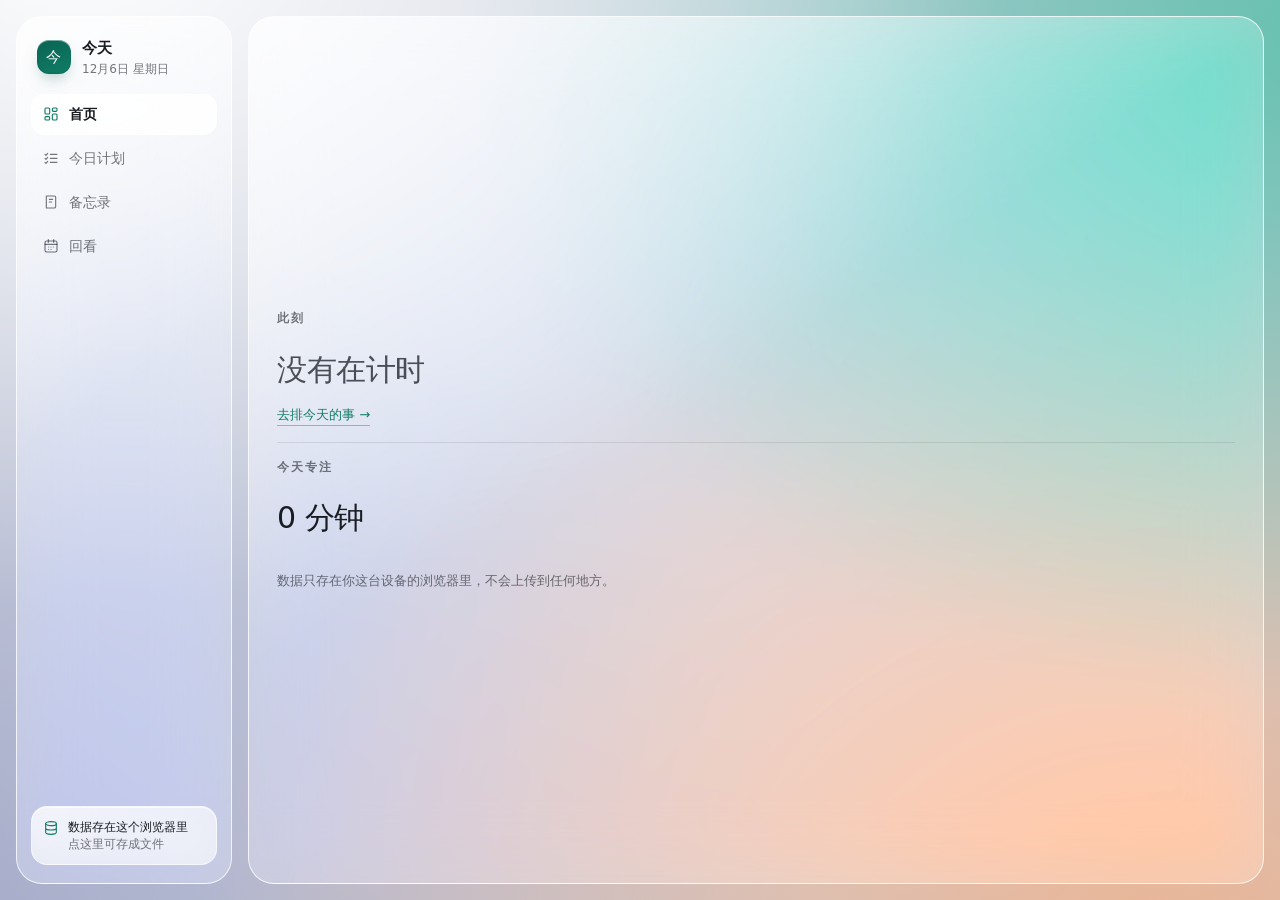
==== 网页版/index.html @ fc45fbf1 "第三版：网页版发布准备" ====
<!doctype html>
<html lang="zh-CN">
<head>
<meta charset="utf-8">
<meta name="viewport" content="width=device-width, initial-scale=1">
<title>今天</title>
<link rel="icon" href="favicon.svg" type="image/svg+xml">
<link rel="stylesheet" href="styles.css">
</head>
<body>

<svg class="sprite" aria-hidden="true" focusable="false"><defs>
  <symbol id="i-home" viewBox="0 0 24 24"><rect x="3" y="3" width="7" height="9" rx="1.5"/><rect x="14" y="3" width="7" height="5" rx="1.5"/><rect x="14" y="12" width="7" height="9" rx="1.5"/><rect x="3" y="16" width="7" height="5" rx="1.5"/></symbol>
  <symbol id="i-plan" viewBox="0 0 24 24"><path d="M3 6.5 4.5 8 7 5M11 6.5h10M3 12.5 4.5 14 7 11M11 12.5h10M3 18.5 4.5 20 7 17M11 18.5h10"/></symbol>
  <symbol id="i-notes" viewBox="0 0 24 24"><path d="M5 3h12a2 2 0 0 1 2 2v14a2 2 0 0 1-2 2H5zM5 3v18M9.5 8h5M9.5 12h3.5"/></symbol>
  <symbol id="i-review" viewBox="0 0 24 24"><rect x="3" y="4.5" width="18" height="16.5" rx="2.5"/><path d="M3 9.5h18M8 2.5v4M16 2.5v4M8.5 13.5h.01M12 13.5h.01M15.5 13.5h.01M8.5 17h.01M12 17h.01"/></symbol>
  <symbol id="i-backup" viewBox="0 0 24 24"><ellipse cx="12" cy="5.5" rx="8" ry="3"/><path d="M4 5.5v13c0 1.66 3.58 3 8 3s8-1.34 8-3v-13M4 12c0 1.66 3.58 3 8 3s8-1.34 8-3"/></symbol>
  <symbol id="i-grip" viewBox="0 0 24 24"><circle cx="9" cy="6" r="1"/><circle cx="9" cy="12" r="1"/><circle cx="9" cy="18" r="1"/><circle cx="15" cy="6" r="1"/><circle cx="15" cy="12" r="1"/><circle cx="15" cy="18" r="1"/></symbol>
  <symbol id="i-edit" viewBox="0 0 24 24"><path d="M4 20h4l10.5-10.5a2.12 2.12 0 0 0-3-3L5 17zM14.5 4.5l3 3"/></symbol>
  <symbol id="i-trash" viewBox="0 0 24 24"><path d="M4 7h16M9.5 7V4.5h5V7M6.5 7l1 13h9l1-13M10 11v5M14 11v5"/></symbol>
  <symbol id="i-x" viewBox="0 0 24 24"><path d="M6 6l12 12M18 6 6 18"/></symbol>
  <symbol id="i-bell" viewBox="0 0 24 24"><path d="M18 8a6 6 0 1 0-12 0c0 7-2 8-2 8h16s-2-1-2-8"/><path d="M10.3 21a1.9 1.9 0 0 0 3.4 0"/></symbol>
</defs></svg>

<div class="app" id="app" data-page="home">

  <aside class="side">
    <div class="brand">
      <div class="brand-mark" aria-hidden="true">今</div>
      <div>
        <div class="brand-name">今天</div>
        <div class="brand-date" id="today-label"></div>
      </div>
    </div>

    <nav class="nav" aria-label="页面">
      <button type="button" class="nav-item is-active" data-goto="home"><svg class="ic"><use href="#i-home"/></svg><span>首页</span></button>
      <button type="button" class="nav-item" data-goto="plan"><svg class="ic"><use href="#i-plan"/></svg><span>今日计划</span></button>
      <button type="button" class="nav-item" data-goto="notes"><svg class="ic"><use href="#i-notes"/></svg><span>备忘录</span></button>
      <button type="button" class="nav-item" data-goto="review"><svg class="ic"><use href="#i-review"/></svg><span>回看</span></button>
    </nav>

    <button type="button" class="backup-chip" id="backup-chip" data-act="backup-open" aria-haspopup="dialog">
      <svg class="ic"><use href="#i-backup"/></svg>
      <span class="backup-text">
        <span class="backup-title" id="backup-title">还没有设置备份</span>
        <span class="backup-sub" id="backup-sub">点这里设置</span>
      </span>
    </button>
  </aside>

  <main class="main">

    <section class="page page-home" data-page="home">
      <div class="kicker">此刻</div>
      <div id="home-idle">
        <div class="home-idle-text">没有在计时</div>
        <button type="button" class="link" data-goto="plan">去排今天的事 →</button>
      </div>
      <div id="home-running" hidden>
        <div class="home-task" id="home-task"></div>
        <div class="home-time" id="home-time">00:00</div>
        <div class="home-bar"><div class="home-bar-fill" id="home-bar"></div></div>
      </div>
        <hr class="hr">
        <div class="kicker">今天专注</div>
        <div class="home-total" id="home-total">0 分钟</div>
        <p class="web-notice" id="web-notice" hidden>数据只存在你这台设备的浏览器里，不会上传到任何地方。</p>
      </section>

    <section class="page" data-page="plan" hidden>
      <header class="page-head">
        <div>
          <h1 class="page-title">今日计划</h1>
          <div class="page-sub" id="plan-sub"></div>
        </div>
      </header>
      <div class="add">
        <input type="text" class="input grow" id="new-name" placeholder="今天还要做什么…" aria-label="任务名称">
        <span class="add-est">
          <input type="number" class="input num" id="new-est" value="30" min="1" max="600" aria-label="预估分钟">
          <span class="unit">分钟</span>
        </span>
        <button type="button" class="btn primary" data-act="add">添加</button>
      </div>
      <ul class="tasks" id="tasks"></ul>
    </section>

    <section class="page" data-page="notes" hidden>
      <header class="page-head">
        <div>
          <h1 class="page-title">备忘录</h1>
          <div class="page-sub" id="notes-sub"></div>
        </div>
      </header>

      <section class="block">
        <div class="block-head">
          <h2 class="block-title">今日总结</h2>
          <span class="saved" id="summary-saved"></span>
        </div>
        <textarea class="textarea" id="summary" rows="4" placeholder="今天过得怎么样？哪件事值得记住？"></textarea>
      </section>

      <section class="block">
        <div class="block-head"><h2 class="block-title">随手记</h2></div>
        <div class="quick-add">
          <input type="text" class="input grow" id="quick-input" placeholder="想到什么，先写一句…" aria-label="随手记内容">
          <button type="button" class="btn" data-act="quick-add">记下</button>
        </div>
        <ul class="quick-list" id="quick-list"></ul>
      </section>

      <section class="block">
        <div class="block-head">
          <h2 class="block-title">任务感受</h2>
          <span class="block-hint">做过的事，各自留一句话</span>
        </div>
        <ul class="feel-list" id="feel-list"></ul>
      </section>
    </section>

    <section class="page" data-page="review" hidden>
      <header class="page-head">
        <div>
          <h1 class="page-title">回看</h1>
          <div class="page-sub">点日历上的任意一天，回到那一天</div>
        </div>
      </header>
      <div class="review">
        <div class="cal">
          <div class="cal-head">
            <span class="cal-month" id="cal-month"></span>
          </div>
          <div class="cal-week" aria-hidden="true">
            <span>一</span><span>二</span><span>三</span><span>四</span><span>五</span><span>六</span><span>日</span>
          </div>
          <div class="cal-grid" id="cal-grid"></div>
        </div>
        <div class="dayview" id="dayview"></div>
      </div>
    </section>

    <div class="timerbar" id="timerbar" hidden>
      <span class="live-dot" aria-hidden="true"></span>
      <span class="timerbar-task" id="timerbar-task"></span>
      <span class="timerbar-time" id="timerbar-time">00:00</span>
      <button type="button" class="btn tiny" data-act="bar-pause" id="bar-pause">暂停</button>
      <button type="button" class="btn tiny" data-act="bar-stop">结束</button>
    </div>
  </main>

  <div class="overlay" id="overlay" hidden>

    <div class="dialog" id="dialog-start" role="dialog" aria-modal="true" aria-labelledby="start-title" hidden>
      <h2 class="dialog-title" id="start-title">开始计时</h2>
      <p class="dialog-sub" id="start-task"></p>
      <label class="field">
        <span class="field-label">这次打算做多久</span>
        <span class="field-row">
          <input type="number" class="input num" id="start-min" value="30" min="1" max="600">
          <span class="unit">分钟</span>
        </span>
      </label>
      <div class="dialog-actions">
        <button type="button" class="btn" data-act="start-cancel">取消</button>
        <button type="button" class="btn primary" data-act="start-confirm">开始计时</button>
      </div>
    </div>

    <div class="dialog" id="dialog-ring" role="dialog" aria-modal="true" aria-labelledby="ring-name" hidden>
      <div id="ring-step1">
        <div class="ring-badge"><svg class="ic"><use href="#i-bell"/></svg> 时间到了</div>
        <h2 class="dialog-title" id="ring-name"></h2>
        <p class="dialog-sub" id="ring-sub"></p>
        <div class="ring-actions">
          <button type="button" class="btn primary block" data-act="ring-done">做完了</button>
          <span class="ring-more">
            再加
            <input type="number" class="input num tiny" id="ring-extra" value="10" min="1" max="600" aria-label="再加多少分钟">
            分钟
            <button type="button" class="btn" data-act="ring-extend">继续</button>
          </span>
          <button type="button" class="btn ghost" data-act="ring-stop">先停下</button>
        </div>
      </div>
      <div id="ring-step2" hidden>
        <h2 class="dialog-title">这件事感觉怎么样？</h2>
        <p class="dialog-sub">写一句就好，不写也行。</p>
        <textarea class="textarea" id="ring-feeling" rows="3" placeholder="顺不顺利？卡在哪？"></textarea>
        <div class="dialog-actions">
          <button type="button" class="btn" data-act="ring-back">返回</button>
          <button type="button" class="btn primary" data-act="ring-finish">打勾完成</button>
        </div>
      </div>
    </div>

    <div class="dialog" id="dialog-backup" role="dialog" aria-modal="true" aria-labelledby="backup-title-d" hidden>
      <h2 class="dialog-title" id="backup-title-d">备份与恢复</h2>
      <p class="dialog-sub" id="backup-status"></p>
      <div class="dialog-actions column">
        <button type="button" class="btn block" data-act="backup-choose" id="backup-choose">选择备份文件的位置</button>
        <button type="button" class="btn block" data-act="backup-now">立刻备份一次</button>
        <button type="button" class="btn block" data-act="backup-restore">从文件恢复…</button>
      </div>
      <p class="dialog-note" id="backup-note"></p>
      <div class="dialog-actions">
        <button type="button" class="btn ghost" data-act="backup-later">先不设置</button>
        <button type="button" class="btn" data-act="backup-close">关闭</button>
      </div>
    </div>

    <div class="dialog" id="dialog-confirm" role="dialog" aria-modal="true" aria-labelledby="confirm-title" hidden>
      <h2 class="dialog-title" id="confirm-title"></h2>
      <p class="dialog-sub" id="confirm-body"></p>
      <div class="dialog-actions">
        <button type="button" class="btn" data-act="confirm-cancel">取消</button>
        <button type="button" class="btn primary" data-act="confirm-ok" id="confirm-ok">确定</button>
      </div>
    </div>

  </div>
</div>

<script src="app.js"></script>
</body>
</html>
---- 网页版/styles.css ----
/* ============================================================
   今天 · 外观层
   设计语言：Liquid Glass（液态玻璃）—— 分层、通透、有厚度，
   光从左上打过来，玻璃边缘有一道高光，按下去会有一点点回弹。
   这里只有外观，不参与任何功能。
   ============================================================ */

:root {
  color-scheme: light dark;

  /* 环境底色：中性底 + 四团柔光。
     这几团光是纯抽象的光斑，用来给玻璃提供"可折射的内容"——
     没有天空、没有云、没有任何气象形状。 */
  --bg: light-dark(#c7cddb, #0a0c10);
  --glow-1: light-dark(rgba(255, 255, 255, 1), rgba(64, 200, 166, 0.32));
  --glow-2: light-dark(rgba(74, 190, 164, 0.78), rgba(104, 112, 176, 0.2));
  --glow-3: light-dark(rgba(255, 172, 116, 0.66), rgba(230, 140, 100, 0.2));
  --glow-4: light-dark(rgba(140, 144, 190, 0.5), rgba(50, 62, 84, 0.55));
  --vignette: light-dark(rgba(32, 38, 54, 0.16), rgba(0, 0, 0, 0.5));

  /* 玻璃三层：越靠上越实；数值刻意留得透，好让底下的光透过来 */
  --glass-1: light-dark(rgba(255, 255, 255, 0.28), rgba(22, 25, 32, 0.32));
  --glass-2: light-dark(rgba(255, 255, 255, 0.58), rgba(46, 50, 59, 0.52));
  --glass-3: light-dark(rgba(255, 255, 255, 0.7), rgba(58, 62, 72, 0.62));
  --glass-4: light-dark(rgba(255, 255, 255, 0.8), rgba(64, 68, 78, 0.74));

  /* 玻璃的边与高光 */
  --sheen: light-dark(rgba(255, 255, 255, 0.7), rgba(255, 255, 255, 0.08));
  --sheen-soft: light-dark(rgba(255, 255, 255, 0.42), rgba(255, 255, 255, 0.04));
  --stroke: light-dark(rgba(255, 255, 255, 0.78), rgba(255, 255, 255, 0.14));
  --stroke-soft: light-dark(rgba(255, 255, 255, 0.56), rgba(255, 255, 255, 0.09));
  --edge-top: light-dark(rgba(255, 255, 255, 0.95), rgba(255, 255, 255, 0.18));
  --edge-top-soft: light-dark(rgba(255, 255, 255, 0.7), rgba(255, 255, 255, 0.1));
  --hairline: light-dark(rgba(22, 25, 31, 0.1), rgba(255, 255, 255, 0.1));
  --hairline-soft: light-dark(rgba(22, 25, 31, 0.06), rgba(255, 255, 255, 0.06));

  /* 字 */
  --text: light-dark(#191c21, #f0f2f5);
  --muted: light-dark(rgba(25, 28, 34, 0.6), rgba(238, 241, 246, 0.64));
  --muted-strong: light-dark(rgba(25, 28, 34, 0.76), rgba(238, 241, 246, 0.8));

  /* 主色：沿用原来的墨绿，但调亮一点，玻璃上更透 */
  --accent: light-dark(#0f7d66, #5fd3b2);
  --accent-deep: light-dark(#0a6353, #7fe3c6);
  --on-accent: light-dark(#ffffff, #06211a);
  --accent-soft: light-dark(rgba(15, 125, 102, 0.12), rgba(95, 211, 178, 0.16));
  --accent-soft-strong: light-dark(rgba(15, 125, 102, 0.2), rgba(95, 211, 178, 0.24));
  --accent-ring: light-dark(rgba(15, 125, 102, 0.42), rgba(95, 211, 178, 0.5));
  --accent-shadow: light-dark(rgba(11, 92, 74, 0.55), rgba(0, 0, 0, 0.65));

  /* 影子：分三层，近处紧、远处散 */
  --shadow-panel: light-dark(0 20px 44px -24px rgba(18, 21, 27, 0.45), 0 24px 54px -26px rgba(0, 0, 0, 0.85));
  --shadow-tile: light-dark(0 6px 16px -10px rgba(18, 21, 27, 0.34), 0 8px 20px -12px rgba(0, 0, 0, 0.7));
  --shadow-tile-hover: light-dark(0 14px 28px -14px rgba(18, 21, 27, 0.42), 0 16px 34px -16px rgba(0, 0, 0, 0.8));
  --shadow-pop: light-dark(0 36px 80px -32px rgba(18, 21, 27, 0.5), 0 40px 90px -32px rgba(0, 0, 0, 0.9));
  --scrim: light-dark(rgba(20, 23, 28, 0.26), rgba(0, 0, 0, 0.5));

  /* 动效：短、带一点回弹 */
  --ease-spring: cubic-bezier(0.22, 1.2, 0.36, 1);
  --ease-out: cubic-bezier(0.2, 0.8, 0.3, 1);
  --blur-panel: blur(34px) saturate(180%);
  --blur-tile: blur(18px) saturate(160%);
  --blur-pop: blur(44px) saturate(190%);
}

* { box-sizing: border-box; }
html, body { margin: 0; padding: 0; }

body {
  font-family: system-ui, -apple-system, "Segoe UI Variable Display", "Segoe UI", "Microsoft YaHei", "PingFang SC", sans-serif;
  font-size: 14px;
  line-height: 1.5;
  color: var(--text);
  background-color: var(--bg);
  background-image:
    radial-gradient(1500px 1100px at 6% -8%, var(--glow-1), transparent 62%),
    radial-gradient(1350px 1050px at 104% 4%, var(--glow-2), transparent 64%),
    radial-gradient(1450px 1150px at 90% 106%, var(--glow-3), transparent 66%),
    radial-gradient(1300px 1050px at -6% 102%, var(--glow-4), transparent 68%),
    radial-gradient(135% 135% at 50% 45%, transparent 42%, var(--vignette) 100%);
  background-attachment: fixed;
  background-repeat: no-repeat;
  -webkit-font-smoothing: antialiased;
  text-rendering: optimizeLegibility;
}

[hidden] { display: none !important; }
.sprite { position: absolute; width: 0; height: 0; overflow: hidden; }
.ic {
  width: 16px; height: 16px; flex: none;
  fill: none; stroke: currentColor; stroke-width: 1.7;
  stroke-linecap: round; stroke-linejoin: round;
}

::selection { background: var(--accent-soft-strong); }
:focus-visible { outline: 2px solid var(--accent-ring); outline-offset: 2px; }
* { scrollbar-width: thin; scrollbar-color: var(--hairline) transparent; }
::-webkit-scrollbar { width: 11px; height: 11px; }
::-webkit-scrollbar-track { background: transparent; }
::-webkit-scrollbar-thumb {
  background: var(--hairline);
  border: 3px solid transparent;
  border-radius: 999px;
  background-clip: content-box;
}
::-webkit-scrollbar-thumb:hover { background: var(--muted); border: 3px solid transparent; background-clip: content-box; }

/* ---------- 窗口骨架：两块悬浮玻璃，中间留缝 ---------- */
.app {
  position: relative;
  display: flex;
  gap: 16px;
  padding: 16px;
  min-height: 100vh;
}

.side,
.main {
  position: relative;
  border-radius: 26px;
  border: 1px solid var(--stroke);
  background-image: linear-gradient(148deg, var(--sheen) 0%, transparent 44%);
  background-color: var(--glass-1);
  backdrop-filter: var(--blur-panel);
  -webkit-backdrop-filter: var(--blur-panel);
  box-shadow:
    inset 1px 1px 0 var(--edge-top),
    inset -1px -1px 0 var(--hairline-soft),
    inset 0 24px 40px -34px var(--edge-top-soft),
    var(--shadow-panel);
}

.side {
  width: 216px; flex: none;
  display: flex; flex-direction: column; gap: 16px;
  padding: 18px 14px;
}

.main {
  flex: 1 1 auto; min-width: 0;
  display: flex; flex-direction: column; gap: 16px;
  padding: 26px 28px;
  max-width: 1120px;
}

/* 不支持毛玻璃时的兜底：把玻璃调实一点，别糊成一片 */
@supports not ((backdrop-filter: blur(1px)) or (-webkit-backdrop-filter: blur(1px))) {
  .side, .main { background-color: light-dark(rgba(255, 255, 255, 0.94), rgba(28, 30, 36, 0.94)); }
}

/* ---------- 侧边栏 ---------- */
.brand { display: flex; align-items: center; gap: 11px; padding: 2px 6px 0; }
.brand-mark {
  width: 34px; height: 34px; flex: none;
  display: flex; align-items: center; justify-content: center;
  border-radius: 12px;
  color: var(--on-accent);
  background-image: linear-gradient(158deg, var(--accent-deep), var(--accent));
  box-shadow:
    inset 0 1px 0 rgba(255, 255, 255, 0.42),
    inset 0 -1px 1px rgba(0, 0, 0, 0.12),
    0 8px 18px -8px var(--accent-shadow);
  font-size: 15px;
  letter-spacing: 0.02em;
}
.brand-name { font-size: 15px; font-weight: 600; letter-spacing: 0.03em; }
.brand-date { font-size: 12px; color: var(--muted); }

.nav { display: flex; flex-direction: column; gap: 3px; }
.nav-item {
  position: relative;
  display: flex; align-items: center; gap: 10px;
  padding: 9px 11px;
  border: 1px solid transparent;
  border-radius: 14px;
  background: transparent;
  color: var(--muted);
  font: inherit; font-size: 14px; text-align: left;
  cursor: pointer;
  transition: background-color 0.18s var(--ease-out), color 0.18s var(--ease-out),
              box-shadow 0.18s var(--ease-out), transform 0.18s var(--ease-spring),
              border-color 0.18s var(--ease-out);
}
.nav-item:hover {
  color: var(--text);
  background-color: var(--glass-2);
  backdrop-filter: blur(12px) saturate(150%);
  -webkit-backdrop-filter: blur(12px) saturate(150%);
  border-color: var(--stroke-soft);
  transform: translateY(-1px);
}
.nav-item:active { transform: scale(0.98); }
.nav-item.is-active {
  color: var(--text);
  font-weight: 600;
  background-image: linear-gradient(160deg, var(--sheen-soft), transparent 60%);
  background-color: var(--glass-3);
  border-color: var(--stroke);
  backdrop-filter: blur(16px) saturate(160%);
  -webkit-backdrop-filter: blur(16px) saturate(160%);
  box-shadow: inset 0 1px 0 var(--edge-top), var(--shadow-tile);
}
.nav-item.is-active .ic { color: var(--accent); }

.backup-chip {
  margin-top: auto;
  display: flex; align-items: flex-start; gap: 9px;
  padding: 11px;
  border: 1px solid var(--stroke-soft);
  border-radius: 16px;
  background-image: linear-gradient(160deg, var(--sheen-soft), transparent 62%);
  background-color: var(--glass-2);
  backdrop-filter: var(--blur-tile);
  -webkit-backdrop-filter: var(--blur-tile);
  box-shadow: inset 0 1px 0 var(--edge-top-soft);
  color: var(--muted);
  font: inherit; text-align: left; cursor: pointer;
  transition: transform 0.18s var(--ease-spring), box-shadow 0.18s var(--ease-out),
              background-color 0.18s var(--ease-out), border-color 0.18s var(--ease-out);
}
.backup-chip:hover {
  transform: translateY(-1px);
  border-color: var(--stroke);
  box-shadow: inset 0 1px 0 var(--edge-top), var(--shadow-tile);
}
.backup-chip:active { transform: scale(0.99); }
.backup-chip .ic { margin-top: 2px; color: var(--accent); }
.backup-text { display: flex; flex-direction: column; min-width: 0; }
.backup-title { font-size: 12px; color: var(--text); font-weight: 500; }
.backup-sub { font-size: 11.5px; overflow: hidden; text-overflow: ellipsis; white-space: nowrap; }

/* ---------- 页面通用 ---------- */
.page { display: flex; flex-direction: column; gap: 16px; flex: 1 1 auto; }
.page-head { display: flex; align-items: flex-start; justify-content: space-between; gap: 12px; flex-wrap: wrap; }
.page-title {
  margin: 0;
  font-size: 25px;
  font-weight: 600;
  letter-spacing: -0.01em;
  line-height: 1.2;
}
.page-sub { margin-top: 4px; font-size: 13px; color: var(--muted); }
.hr {
  margin: 2px 0;
  border: 0;
  border-top: 1px solid var(--hairline);
  width: 100%;
}
.kicker {
  font-size: 11.5px;
  font-weight: 600;
  letter-spacing: 0.16em;
  color: var(--muted);
  text-transform: uppercase;
}
.link {
  padding: 0; border: 0; background: transparent;
  color: var(--accent);
  font: inherit; font-size: 13px; font-weight: 500;
  cursor: pointer;
  text-decoration: none;
  border-bottom: 1px solid var(--accent-ring);
  padding-bottom: 1px;
  transition: opacity 0.16s var(--ease-out), border-color 0.16s var(--ease-out);
}
.link:hover { opacity: 0.8; border-color: var(--accent); }

/* ---------- 首页：一屏只有两组信息，靠留白和层级撑住 ---------- */
.page-home { justify-content: center; gap: 14px; }
.home-idle-text {
  font-size: 30px;
  font-weight: 500;
  letter-spacing: -0.015em;
  color: var(--muted-strong);
  margin: 6px 0 12px;
}
.home-task { font-size: 17px; margin-top: 4px; color: var(--muted-strong); }
.home-time {
  font-size: 60px;
  font-weight: 600;
  letter-spacing: -0.03em;
  font-variant-numeric: tabular-nums;
  line-height: 1.05;
  margin: 2px 0 4px;
}
.home-bar {
  height: 6px;
  border-radius: 999px;
  background: var(--hairline);
  margin-top: 14px;
  max-width: 360px;
  overflow: hidden;
}
.home-bar-fill {
  height: 100%;
  width: 0;
  border-radius: 999px;
  background-image: linear-gradient(90deg, var(--accent-deep), var(--accent));
  box-shadow: inset 0 1px 0 rgba(255, 255, 255, 0.4);
  transition: width 0.35s var(--ease-out);
}
.home-total {
  font-size: 30px;
  font-weight: 500;
  letter-spacing: -0.015em;
  font-variant-numeric: tabular-nums;
  margin-top: 4px;
}
.web-notice {
  margin: 18px 0 0;
  font-size: 12.5px;
  color: var(--muted);
  max-width: 420px;
}

/* ---------- 表单控件 ---------- */
.input {
  font: inherit; font-size: 14px;
  padding: 9px 12px;
  border: 1px solid var(--stroke-soft);
  border-radius: 14px;
  background-color: var(--glass-3);
  backdrop-filter: blur(12px) saturate(150%);
  -webkit-backdrop-filter: blur(12px) saturate(150%);
  box-shadow: inset 0 1px 0 var(--edge-top-soft);
  color: var(--text);
  min-width: 0;
  transition: border-color 0.16s var(--ease-out), box-shadow 0.16s var(--ease-out),
              background-color 0.16s var(--ease-out);
}
.input::placeholder { color: var(--muted); }
.input:hover { border-color: var(--stroke); }
.input:focus {
  outline: none;
  border-color: var(--accent-ring);
  box-shadow: inset 0 1px 0 var(--edge-top), 0 0 0 3px var(--accent-soft);
}
.input.grow { flex: 1 1 160px; }
.input.num { width: 74px; text-align: center; font-variant-numeric: tabular-nums; }
.input.tiny { width: 62px; padding: 7px 6px; }
.textarea {
  font: inherit; font-size: 14px;
  width: 100%; resize: vertical;
  padding: 12px 14px;
  border: 1px solid var(--stroke-soft);
  border-radius: 16px;
  background-color: var(--glass-3);
  backdrop-filter: blur(14px) saturate(150%);
  -webkit-backdrop-filter: blur(14px) saturate(150%);
  box-shadow: inset 0 1px 0 var(--edge-top-soft);
  color: var(--text);
  line-height: 1.6;
  transition: border-color 0.16s var(--ease-out), box-shadow 0.16s var(--ease-out);
}
.textarea::placeholder { color: var(--muted); }
.textarea:focus {
  outline: none;
  border-color: var(--accent-ring);
  box-shadow: inset 0 1px 0 var(--edge-top), 0 0 0 3px var(--accent-soft);
}
.unit { font-size: 12.5px; color: var(--muted); }

/* ---------- 按钮：胶囊 + 玻璃 + 按下回弹 ---------- */
.btn {
  position: relative;
  font: inherit; font-size: 13.5px; font-weight: 500;
  padding: 9px 16px;
  border: 1px solid var(--stroke-soft);
  border-radius: 999px;
  background-image: linear-gradient(168deg, var(--sheen-soft), transparent 58%);
  background-color: var(--glass-3);
  backdrop-filter: blur(14px) saturate(160%);
  -webkit-backdrop-filter: blur(14px) saturate(160%);
  box-shadow: inset 0 1px 0 var(--edge-top), var(--shadow-tile);
  color: var(--text);
  cursor: pointer; white-space: nowrap;
  transition: transform 0.16s var(--ease-spring), box-shadow 0.18s var(--ease-out),
              border-color 0.18s var(--ease-out), filter 0.18s var(--ease-out);
}
.btn:hover { transform: translateY(-1px); box-shadow: inset 0 1px 0 var(--edge-top), var(--shadow-tile-hover); }
.btn:active { transform: scale(0.97); }
.btn.primary {
  border-color: transparent;
  color: var(--on-accent);
  background-image: linear-gradient(168deg, var(--accent-deep), var(--accent));
  background-color: transparent;
  box-shadow:
    inset 0 1px 0 rgba(255, 255, 255, 0.4),
    inset 0 -1px 1px rgba(0, 0, 0, 0.12),
    0 10px 24px -12px var(--accent-shadow);
}
.btn.primary:hover { filter: brightness(1.06); }
.btn.ghost {
  border-color: transparent;
  background-color: transparent;
  background-image: none;
  box-shadow: none;
  color: var(--muted);
}
.btn.ghost:hover { color: var(--text); background-color: var(--glass-2); }
.btn.tiny { padding: 7px 13px; font-size: 12.5px; }
.btn.block { display: block; width: 100%; }
.icon-btn {
  display: inline-flex; align-items: center; justify-content: center;
  width: 30px; height: 30px; flex: none; padding: 0;
  border: 1px solid transparent;
  border-radius: 10px;
  background: transparent;
  color: var(--muted);
  cursor: pointer;
  transition: background-color 0.16s var(--ease-out), color 0.16s var(--ease-out),
              transform 0.16s var(--ease-spring), border-color 0.16s var(--ease-out);
}
.icon-btn:hover {
  color: var(--text);
  background-color: var(--glass-3);
  border-color: var(--stroke-soft);
  box-shadow: inset 0 1px 0 var(--edge-top-soft);
}
.icon-btn:active { transform: scale(0.93); }

/* ---------- 今日计划 ---------- */
.add {
  display: flex; align-items: center; gap: 9px; flex-wrap: wrap;
  padding: 12px;
  border: 1px solid var(--stroke-soft);
  border-radius: 20px;
  background-image: linear-gradient(160deg, var(--sheen-soft), transparent 60%);
  background-color: var(--glass-2);
  backdrop-filter: var(--blur-tile);
  -webkit-backdrop-filter: var(--blur-tile);
  box-shadow: inset 0 1px 0 var(--edge-top-soft);
}
.add-est { display: inline-flex; align-items: center; gap: 6px; }

.tasks { list-style: none; margin: 0; padding: 0; display: flex; flex-direction: column; gap: 8px; }
.task {
  position: relative;
  display: flex; align-items: center; gap: 11px;
  padding: 13px 14px;
  border: 1px solid var(--stroke-soft);
  border-radius: 20px;
  background-image: linear-gradient(162deg, var(--sheen-soft), transparent 58%);
  background-color: var(--glass-2);
  backdrop-filter: var(--blur-tile);
  -webkit-backdrop-filter: var(--blur-tile);
  box-shadow: inset 0 1px 0 var(--edge-top-soft), var(--shadow-tile);
  transition: transform 0.18s var(--ease-spring), box-shadow 0.2s var(--ease-out),
              border-color 0.2s var(--ease-out), background-color 0.2s var(--ease-out),
              opacity 0.2s var(--ease-out);
}
.task:hover {
  transform: translateY(-1px);
  border-color: var(--stroke);
  box-shadow: inset 0 1px 0 var(--edge-top), var(--shadow-tile-hover);
}
.task.is-running {
  border-color: var(--accent-ring);
  background-image: linear-gradient(160deg, var(--accent-soft), transparent 70%);
  background-color: var(--glass-3);
  box-shadow:
    inset 0 1px 0 var(--edge-top),
    inset 0 0 0 1px var(--accent-soft),
    0 12px 28px -16px var(--accent-shadow);
}
.task.is-drop { border-color: var(--accent); border-style: dashed; }
.task.is-dragging { opacity: 0.45; transform: scale(0.99); }

.grip {
  display: inline-flex; padding: 3px;
  border: 0; border-radius: 8px;
  background: transparent; color: var(--muted);
  cursor: grab;
  transition: background-color 0.16s var(--ease-out), color 0.16s var(--ease-out);
}
.grip:hover { color: var(--text); background-color: var(--hairline-soft); }
.grip:active { cursor: grabbing; }

.task-check {
  appearance: none;
  -webkit-appearance: none;
  position: relative;
  width: 20px; height: 20px; flex: none;
  border: 1.5px solid var(--stroke);
  border-radius: 7px;
  background-color: var(--glass-3);
  backdrop-filter: blur(10px) saturate(150%);
  -webkit-backdrop-filter: blur(10px) saturate(150%);
  box-shadow: inset 0 1px 0 var(--edge-top-soft);
  cursor: pointer;
  transition: border-color 0.18s var(--ease-out), background-color 0.18s var(--ease-out),
              box-shadow 0.18s var(--ease-out), transform 0.18s var(--ease-spring);
}
.task-check:hover { border-color: var(--accent-ring); transform: scale(1.06); }
.task-check:active { transform: scale(0.94); }
.task-check:checked {
  border-color: transparent;
  background-image: linear-gradient(165deg, var(--accent-deep), var(--accent));
  box-shadow:
    inset 0 1px 0 rgba(255, 255, 255, 0.42),
    0 6px 14px -8px var(--accent-shadow);
}
.task-check:checked::after {
  content: "";
  position: absolute;
  left: 6px; top: 2.5px;
  width: 5px; height: 10px;
  border-right: 2px solid var(--on-accent);
  border-bottom: 2px solid var(--on-accent);
  transform: rotate(40deg);
}
.task-body { flex: 1 1 auto; min-width: 0; }
.task-name { font-size: 15px; font-weight: 500; word-break: break-word; }
.task-meta {
  font-size: 12.5px; color: var(--muted);
  margin-top: 2px;
  font-variant-numeric: tabular-nums;
}
.task.is-done { background-color: var(--glass-1); box-shadow: inset 0 1px 0 var(--edge-top-soft); }
.task.is-done .task-name { color: var(--muted); text-decoration: line-through; text-decoration-thickness: 1px; }
.task-actions { display: flex; align-items: center; gap: 5px; flex: none; }
.name-input { flex: 1 1 auto; }
.empty {
  font-size: 13px; color: var(--muted);
  padding: 18px 14px;
  border: 1px dashed var(--stroke-soft);
  border-radius: 18px;
  text-align: center;
}

/* ---------- 底部常驻计时条 ---------- */
.timerbar {
  display: flex; align-items: center; gap: 11px; flex-wrap: wrap;
  padding: 12px 16px;
  border: 1px solid var(--accent-ring);
  border-radius: 20px;
  background-image: linear-gradient(160deg, var(--accent-soft-strong), transparent 76%);
  background-color: var(--glass-3);
  backdrop-filter: var(--blur-tile);
  -webkit-backdrop-filter: var(--blur-tile);
  box-shadow: inset 0 1px 0 var(--edge-top), 0 12px 30px -18px var(--accent-shadow);
}
.timerbar-task { font-size: 13.5px; font-weight: 500; flex: 1 1 auto; min-width: 0; }
.timerbar-time { font-size: 16px; font-weight: 600; font-variant-numeric: tabular-nums; }
.live-dot {
  width: 9px; height: 9px; flex: none;
  border-radius: 50%;
  background: var(--accent);
  box-shadow: 0 0 0 4px var(--accent-soft);
  animation: pulse 2.4s var(--ease-out) infinite;
}
.timerbar.is-paused .live-dot { background: var(--muted); box-shadow: 0 0 0 4px var(--hairline); animation: none; }
@keyframes pulse {
  0%, 100% { opacity: 1; }
  50% { opacity: 0.45; }
}

/* ---------- 备忘录 ---------- */
.block { display: flex; flex-direction: column; gap: 10px; }
.block-head { display: flex; align-items: baseline; justify-content: space-between; gap: 10px; }
.block-title {
  margin: 0;
  font-size: 14px;
  font-weight: 600;
  letter-spacing: 0.02em;
}
.block-hint, .saved { font-size: 12px; color: var(--muted); }
.quick-add { display: flex; gap: 9px; }
.quick-list, .feel-list { list-style: none; margin: 0; padding: 0; display: flex; flex-direction: column; gap: 8px; }
.quick-item {
  display: flex; align-items: flex-start; gap: 11px;
  padding: 11px 14px;
  border: 1px solid var(--stroke-soft);
  border-radius: 16px;
  background-image: linear-gradient(160deg, var(--sheen-soft), transparent 62%);
  background-color: var(--glass-2);
  backdrop-filter: blur(14px) saturate(150%);
  -webkit-backdrop-filter: blur(14px) saturate(150%);
  box-shadow: inset 0 1px 0 var(--edge-top-soft);
  transition: transform 0.16s var(--ease-spring), box-shadow 0.18s var(--ease-out);
}
.quick-item:hover { transform: translateY(-1px); box-shadow: inset 0 1px 0 var(--edge-top), var(--shadow-tile); }
.quick-time {
  font-size: 12px; color: var(--muted);
  font-variant-numeric: tabular-nums;
  padding-top: 2px; flex: none; width: 42px;
}
.quick-text { flex: 1 1 auto; font-size: 14px; word-break: break-word; }
.feel-item { display: flex; flex-direction: column; gap: 7px; padding-top: 2px; }
.feel-head { display: flex; align-items: baseline; gap: 9px; flex-wrap: wrap; }
.feel-name { font-size: 14px; font-weight: 500; }
.feel-meta {
  font-size: 11.5px; color: var(--muted);
  font-variant-numeric: tabular-nums;
  padding: 2px 9px;
  border-radius: 999px;
  background-color: var(--hairline-soft);
  border: 1px solid var(--hairline-soft);
}

/* ---------- 回看 ---------- */
.review { display: flex; gap: 22px; align-items: flex-start; flex-wrap: wrap; }
.cal {
  flex: 0 0 268px;
  display: flex; flex-direction: column; gap: 12px;
  padding: 16px;
  border: 1px solid var(--stroke-soft);
  border-radius: 22px;
  background-image: linear-gradient(158deg, var(--sheen-soft), transparent 60%);
  background-color: var(--glass-2);
  backdrop-filter: var(--blur-tile);
  -webkit-backdrop-filter: var(--blur-tile);
  box-shadow: inset 0 1px 0 var(--edge-top-soft), var(--shadow-tile);
}
.cal-head { display: flex; align-items: center; justify-content: space-between; gap: 8px; }
.cal-month { font-size: 13.5px; font-weight: 600; letter-spacing: 0.02em; }
.cal-week, .cal-grid { display: grid; grid-template-columns: repeat(7, 1fr); gap: 3px; }
.cal-week span { text-align: center; font-size: 11px; font-weight: 500; color: var(--muted); }
.cal-pad { aspect-ratio: 1 / 1; }
.cal-day {
  position: relative;
  aspect-ratio: 1 / 1;
  display: flex; align-items: center; justify-content: center;
  border: 1px solid transparent;
  border-radius: 12px;
  background: transparent;
  color: var(--text);
  font: inherit; font-size: 13px;
  font-variant-numeric: tabular-nums;
  cursor: pointer;
  transition: background-color 0.16s var(--ease-out), border-color 0.16s var(--ease-out),
              box-shadow 0.16s var(--ease-out), transform 0.16s var(--ease-spring), color 0.16s var(--ease-out);
}
.cal-day:hover {
  background-color: var(--glass-3);
  border-color: var(--stroke-soft);
  transform: translateY(-1px);
}
.cal-day.has-data::after {
  content: "";
  position: absolute; bottom: 4px; left: 50%; transform: translateX(-50%);
  width: 4px; height: 4px; border-radius: 50%;
  background: var(--accent);
}
.cal-day.is-today {
  border-color: var(--stroke);
  background-color: var(--hairline-soft);
  font-weight: 600;
}
.cal-day.is-selected {
  color: var(--on-accent);
  font-weight: 600;
  border-color: transparent;
  background-image: linear-gradient(165deg, var(--accent-deep), var(--accent));
  box-shadow: inset 0 1px 0 rgba(255, 255, 255, 0.36), 0 8px 18px -10px var(--accent-shadow);
}
.cal-day.is-selected.has-data::after { background: var(--on-accent); }

.dayview {
  flex: 1 1 320px; min-width: 0; max-width: 620px;
  display: flex; flex-direction: column; gap: 16px;
}
.dayview-head { display: flex; align-items: baseline; justify-content: space-between; gap: 10px; flex-wrap: wrap; }
.dayview-date { font-size: 17px; font-weight: 600; letter-spacing: -0.01em; }
.dayview-stat {
  font-size: 12px; color: var(--muted);
  font-variant-numeric: tabular-nums;
  padding: 3px 10px;
  border-radius: 999px;
  border: 1px solid var(--stroke-soft);
  background-color: var(--glass-2);
}
.dayview-hint { margin: 0; font-size: 12px; color: var(--muted); }
.dayview-h3 {
  margin: 0 0 8px;
  font-size: 11px; font-weight: 600;
  letter-spacing: 0.14em;
  color: var(--muted);
  text-transform: uppercase;
}
.dayview-list { list-style: none; margin: 0; padding: 0; display: flex; flex-direction: column; gap: 9px; }
.dayview-row { display: flex; align-items: baseline; gap: 9px; flex-wrap: wrap; }
.dayview-tick { color: var(--accent); font-size: 12px; width: 14px; flex: none; }
.dayview-name { font-size: 14px; flex: 1 1 auto; min-width: 0; }
.dayview-name.is-undone { color: var(--muted); }
.dayview-time { font-size: 12px; color: var(--muted); font-variant-numeric: tabular-nums; }
.dayview-feel { font-size: 12.5px; color: var(--muted); padding-left: 23px; }
.dayview-text { margin: 0; font-size: 14px; white-space: pre-wrap; line-height: 1.65; }
.dayview-empty { font-size: 13px; color: var(--muted); }

/* ---------- 弹框：整块厚玻璃浮起来 ---------- */
.overlay {
  position: fixed; inset: 0;
  display: flex; align-items: center; justify-content: center;
  padding: 22px;
  background: var(--scrim);
  backdrop-filter: blur(7px) saturate(120%);
  -webkit-backdrop-filter: blur(7px) saturate(120%);
  z-index: 40;
  animation: overlay-in 0.22s var(--ease-out) both;
}
@keyframes overlay-in { from { opacity: 0; } to { opacity: 1; } }

.dialog {
  width: 100%; max-width: 410px;
  padding: 22px;
  border: 1px solid var(--stroke);
  border-radius: 28px;
  background-image: linear-gradient(150deg, var(--sheen) 0%, transparent 46%);
  background-color: var(--glass-4);
  backdrop-filter: var(--blur-pop);
  -webkit-backdrop-filter: var(--blur-pop);
  box-shadow: inset 0 1px 0 var(--edge-top), inset 0 -1px 0 var(--hairline-soft), var(--shadow-pop);
  color: var(--text);
  display: flex; flex-direction: column; gap: 14px;
  animation: dialog-in 0.28s var(--ease-spring) both;
}
@keyframes dialog-in {
  from { opacity: 0; transform: translateY(10px) scale(0.97); }
  to { opacity: 1; transform: none; }
}
.dialog-title { margin: 0; font-size: 18px; font-weight: 600; letter-spacing: -0.01em; }
.dialog-sub { margin: 0; font-size: 13px; color: var(--muted); word-break: break-word; white-space: pre-wrap; }
.dialog-note { margin: 0; font-size: 12px; color: var(--muted); }
.field { display: flex; flex-direction: column; gap: 7px; }
.field-label { font-size: 12.5px; color: var(--muted); }
.field-row { display: flex; align-items: center; gap: 9px; }
.dialog-actions { display: flex; justify-content: flex-end; gap: 9px; flex-wrap: wrap; }
.dialog-actions.column { flex-direction: column; align-items: stretch; }
.ring-badge {
  display: inline-flex; align-items: center; gap: 7px;
  align-self: flex-start;
  padding: 5px 12px;
  border-radius: 999px;
  border: 1px solid var(--accent-ring);
  background-color: var(--accent-soft);
  color: var(--accent);
  font-size: 12px; font-weight: 600;
  letter-spacing: 0.02em;
}
.ring-actions { display: flex; flex-direction: column; gap: 11px; align-items: stretch; }
.ring-actions .btn.ghost { align-self: flex-start; }
.ring-more {
  display: flex; align-items: center; gap: 9px; flex-wrap: wrap;
  font-size: 13px; color: var(--muted);
}

/* ---------- 窄窗口 ---------- */
@media (max-width: 760px) {
  .app { flex-direction: column; gap: 12px; padding: 12px; }
  .side {
    width: auto; flex-direction: row; align-items: center; gap: 12px; flex-wrap: wrap;
    padding: 14px 16px;
    border-radius: 22px;
  }
  .nav { flex-direction: row; flex-wrap: wrap; }
  .backup-chip { margin-top: 0; margin-left: auto; }
  .main { padding: 20px; border-radius: 22px; }
  .cal { flex-basis: 100%; }
  .task-actions .icon-btn { display: none; }
  .home-time { font-size: 48px; }
  .page-title { font-size: 22px; }
}

@media (prefers-reduced-motion: reduce) {
  *, *::before, *::after {
    animation-duration: 0.001ms !important;
    animation-iteration-count: 1 !important;
    transition-duration: 0.001ms !important;
  }
  .task:hover, .btn:hover, .nav-item:hover, .cal-day:hover, .quick-item:hover, .backup-chip:hover {
    transform: none;
  }
}

/* 半透明背景在低性能设备上会自动退化，这里保证文字永远清晰 */
@media (prefers-reduced-transparency: reduce) {
  .side, .main, .dialog { background-color: light-dark(rgba(255, 255, 255, 0.97), rgba(26, 28, 34, 0.97)); }
  .overlay { backdrop-filter: none; -webkit-backdrop-filter: none; }
}
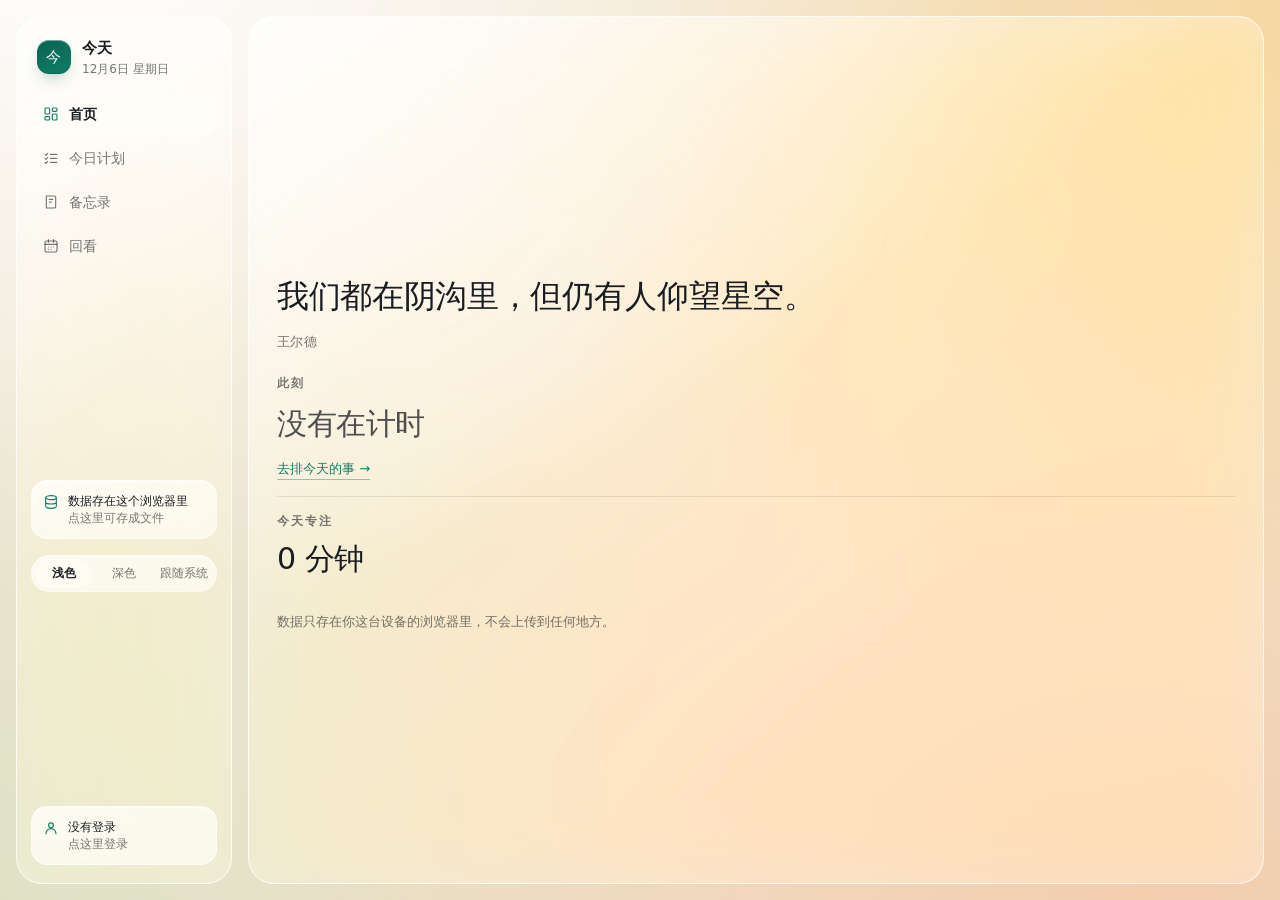
==== commit 0b42d2d7: "第三版：添加栏/秒级/金句/浅色/账号" ====
--- a/网页版/index.html
+++ b/网页版/index.html
@@ -20,6 +20,7 @@
   <symbol id="i-trash" viewBox="0 0 24 24"><path d="M4 7h16M9.5 7V4.5h5V7M6.5 7l1 13h9l1-13M10 11v5M14 11v5"/></symbol>
   <symbol id="i-x" viewBox="0 0 24 24"><path d="M6 6l12 12M18 6 6 18"/></symbol>
   <symbol id="i-bell" viewBox="0 0 24 24"><path d="M18 8a6 6 0 1 0-12 0c0 7-2 8-2 8h16s-2-1-2-8"/><path d="M10.3 21a1.9 1.9 0 0 0 3.4 0"/></symbol>
+  <symbol id="i-user" viewBox="0 0 24 24"><circle cx="12" cy="8" r="3.6"/><path d="M4.5 20.5a7.5 7.5 0 0 1 15 0"/></symbol>
 </defs></svg>
 
 <div class="app" id="app" data-page="home">
@@ -40,31 +41,57 @@
       <button type="button" class="nav-item" data-goto="review"><svg class="ic"><use href="#i-review"/></svg><span>回看</span></button>
     </nav>
 
-    <button type="button" class="backup-chip" id="backup-chip" data-act="backup-open" aria-haspopup="dialog">
-      <svg class="ic"><use href="#i-backup"/></svg>
-      <span class="backup-text">
-        <span class="backup-title" id="backup-title">还没有设置备份</span>
-        <span class="backup-sub" id="backup-sub">点这里设置</span>
-      </span>
-    </button>
-  </aside>
+      <button type="button" class="backup-chip" id="backup-chip" data-act="backup-open" aria-haspopup="dialog">
+        <svg class="ic"><use href="#i-backup"/></svg>
+        <span class="backup-text">
+          <span class="backup-title" id="backup-title">还没有设置备份</span>
+          <span class="backup-sub" id="backup-sub">点这里设置</span>
+        </span>
+      </button>
+
+      <div class="theme-switch" role="group" aria-label="深浅色">
+        <button type="button" class="theme-btn" data-act="theme" data-theme="light">浅色</button>
+        <button type="button" class="theme-btn" data-act="theme" data-theme="dark">深色</button>
+        <button type="button" class="theme-btn" data-act="theme" data-theme="auto">跟随系统</button>
+      </div>
+
+      <button type="button" class="backup-chip" id="account-chip" data-act="account-open" aria-haspopup="dialog">
+        <svg class="ic"><use href="#i-user"/></svg>
+        <span class="backup-text">
+          <span class="backup-title" id="account-chip-title">没有登录</span>
+          <span class="backup-sub" id="account-chip-sub">点这里登录</span>
+        </span>
+      </button>
+    </aside>
 
   <main class="main">
 
-    <section class="page page-home" data-page="home">
-      <div class="kicker">此刻</div>
-      <div id="home-idle">
-        <div class="home-idle-text">没有在计时</div>
-        <button type="button" class="link" data-goto="plan">去排今天的事 →</button>
-      </div>
-      <div id="home-running" hidden>
-        <div class="home-task" id="home-task"></div>
-        <div class="home-time" id="home-time">00:00</div>
-        <div class="home-bar"><div class="home-bar-fill" id="home-bar"></div></div>
-      </div>
-        <hr class="hr">
-        <div class="kicker">今天专注</div>
-        <div class="home-total" id="home-total">0 分钟</div>
+      <section class="page page-home" data-page="home">
+        <div class="home-quote-wrap" id="home-quote-wrap">
+          <div class="home-quote" id="home-quote"></div>
+          <div class="home-quote-src" id="home-quote-src"></div>
+        </div>
+        <div class="home-block" id="home-status">
+          <div class="kicker">此刻</div>
+          <div id="home-idle">
+            <div class="home-idle-text">没有在计时</div>
+            <button type="button" class="link" data-goto="plan">去排今天的事 →</button>
+          </div>
+          <div id="home-running" hidden>
+            <div class="home-task" id="home-task"></div>
+            <div class="home-time" id="home-time">00:00</div>
+            <div class="home-bar"><div class="home-bar-fill" id="home-bar"></div></div>
+            <div class="home-running-actions">
+              <button type="button" class="btn tiny" data-act="home-pause" id="home-pause">暂停</button>
+              <button type="button" class="btn tiny" data-act="home-stop">结束</button>
+            </div>
+          </div>
+        </div>
+        <hr class="hr" id="home-hr">
+        <div class="home-block" id="home-total-block">
+          <div class="kicker">今天专注</div>
+          <div class="home-total" id="home-total">0 分钟</div>
+        </div>
         <p class="web-notice" id="web-notice" hidden>数据只存在你这台设备的浏览器里，不会上传到任何地方。</p>
       </section>
 
@@ -75,14 +102,10 @@
           <div class="page-sub" id="plan-sub"></div>
         </div>
       </header>
-      <div class="add">
-        <input type="text" class="input grow" id="new-name" placeholder="今天还要做什么…" aria-label="任务名称">
-        <span class="add-est">
-          <input type="number" class="input num" id="new-est" value="30" min="1" max="600" aria-label="预估分钟">
-          <span class="unit">分钟</span>
-        </span>
-        <button type="button" class="btn primary" data-act="add">添加</button>
-      </div>
+        <div class="add">
+          <input type="text" class="input grow" id="new-name" placeholder="今天还要做什么…" aria-label="任务名称">
+          <button type="button" class="btn primary" data-act="add">添加</button>
+        </div>
       <ul class="tasks" id="tasks"></ul>
     </section>
 
@@ -219,9 +242,44 @@
       </div>
     </div>
 
+    <div class="dialog" id="dialog-account" role="dialog" aria-modal="true" aria-labelledby="account-title" hidden>
+      <h2 class="dialog-title" id="account-title">账号</h2>
+      <p class="dialog-sub" id="account-status"></p>
+
+      <div id="account-out">
+        <label class="field">
+          <span class="field-label">用户名</span>
+          <input type="text" class="input" id="account-name" autocomplete="username" autocapitalize="off" spellcheck="false" aria-label="用户名">
+        </label>
+        <label class="field">
+          <span class="field-label">密码</span>
+          <input type="password" class="input" id="account-pass" autocomplete="current-password" aria-label="密码">
+        </label>
+        <p class="dialog-note" id="account-msg"></p>
+        <div class="dialog-actions column">
+          <button type="button" class="btn primary block" data-act="account-login">登录</button>
+          <button type="button" class="btn block" data-act="account-register">注册一个新账号</button>
+        </div>
+      </div>
+
+      <div id="account-in" hidden>
+        <p class="dialog-note" id="account-synced"></p>
+        <div class="dialog-actions column">
+          <button type="button" class="btn block" data-act="account-sync">立刻同步一次</button>
+          <button type="button" class="btn block" data-act="account-logout">退出登录</button>
+        </div>
+      </div>
+
+      <div class="dialog-actions">
+        <button type="button" class="btn" data-act="account-close">关闭</button>
+      </div>
+    </div>
+
   </div>
 </div>
 
+<script src="config.js"></script>
+<script src="quotes.js"></script>
 <script src="app.js"></script>
 </body>
 </html>
--- a/网页版/styles.css
+++ b/网页版/styles.css
@@ -8,21 +8,22 @@
 :root {
   color-scheme: light dark;
 
-  /* 环境底色：中性底 + 四团柔光。
+  /* 环境底色：暖奶油底 + 四团柔光（白／蜜色／杏色／淡苔绿）。
      这几团光是纯抽象的光斑，用来给玻璃提供"可折射的内容"——
      没有天空、没有云、没有任何气象形状。 */
-  --bg: light-dark(#c7cddb, #0a0c10);
-  --glow-1: light-dark(rgba(255, 255, 255, 1), rgba(64, 200, 166, 0.32));
-  --glow-2: light-dark(rgba(74, 190, 164, 0.78), rgba(104, 112, 176, 0.2));
-  --glow-3: light-dark(rgba(255, 172, 116, 0.66), rgba(230, 140, 100, 0.2));
-  --glow-4: light-dark(rgba(140, 144, 190, 0.5), rgba(50, 62, 84, 0.55));
-  --vignette: light-dark(rgba(32, 38, 54, 0.16), rgba(0, 0, 0, 0.5));
+  --bg: light-dark(#efe4cf, #171310);
+  --glow-1: light-dark(rgba(255, 255, 255, 1), rgba(255, 196, 128, 0.16));
+  --glow-2: light-dark(rgba(250, 213, 150, 0.8), rgba(222, 152, 92, 0.15));
+  --glow-3: light-dark(rgba(246, 196, 160, 0.7), rgba(152, 118, 152, 0.12));
+  --glow-4: light-dark(rgba(213, 226, 194, 0.6), rgba(86, 76, 64, 0.5));
+  --vignette: light-dark(rgba(126, 100, 62, 0.14), rgba(0, 0, 0, 0.5));
+  --destructive: light-dark(#a83a2c, #f0937f);
 
   /* 玻璃三层：越靠上越实；数值刻意留得透，好让底下的光透过来 */
-  --glass-1: light-dark(rgba(255, 255, 255, 0.28), rgba(22, 25, 32, 0.32));
-  --glass-2: light-dark(rgba(255, 255, 255, 0.58), rgba(46, 50, 59, 0.52));
-  --glass-3: light-dark(rgba(255, 255, 255, 0.7), rgba(58, 62, 72, 0.62));
-  --glass-4: light-dark(rgba(255, 255, 255, 0.8), rgba(64, 68, 78, 0.74));
+  --glass-1: light-dark(rgba(255, 253, 246, 0.34), rgba(38, 30, 24, 0.34));
+  --glass-2: light-dark(rgba(255, 253, 246, 0.66), rgba(58, 47, 38, 0.54));
+  --glass-3: light-dark(rgba(255, 253, 246, 0.78), rgba(70, 57, 46, 0.64));
+  --glass-4: light-dark(rgba(255, 253, 246, 0.86), rgba(80, 66, 54, 0.76));
 
   /* 玻璃的边与高光 */
   --sheen: light-dark(rgba(255, 255, 255, 0.7), rgba(255, 255, 255, 0.08));
@@ -229,6 +230,41 @@
 .backup-title { font-size: 12px; color: var(--text); font-weight: 500; }
 .backup-sub { font-size: 11.5px; overflow: hidden; text-overflow: ellipsis; white-space: nowrap; }
 
+/* ---------- 深浅色切换 ---------- */
+.theme-switch {
+  display: flex;
+  gap: 3px;
+  padding: 3px;
+  border: 1px solid var(--stroke-soft);
+  border-radius: 999px;
+  background-color: var(--glass-2);
+  backdrop-filter: blur(12px) saturate(150%);
+  -webkit-backdrop-filter: blur(12px) saturate(150%);
+  box-shadow: inset 0 1px 0 var(--edge-top-soft);
+}
+.theme-btn {
+  flex: 1 1 0;
+  min-width: 0;
+  padding: 6px 4px;
+  border: 0;
+  border-radius: 999px;
+  background: transparent;
+  color: var(--muted);
+  font: inherit;
+  font-size: 11.5px;
+  cursor: pointer;
+  white-space: nowrap;
+  transition: background-color 0.18s var(--ease-out), color 0.18s var(--ease-out),
+              box-shadow 0.18s var(--ease-out);
+}
+.theme-btn:hover { color: var(--text); background-color: var(--hairline-soft); }
+.theme-btn[aria-pressed="true"] {
+  color: var(--text);
+  font-weight: 600;
+  background-color: var(--glass-3);
+  box-shadow: inset 0 1px 0 var(--edge-top), var(--shadow-tile);
+}
+
 /* ---------- 页面通用 ---------- */
 .page { display: flex; flex-direction: column; gap: 16px; flex: 1 1 auto; }
 .page-head { display: flex; align-items: flex-start; justify-content: space-between; gap: 12px; flex-wrap: wrap; }
@@ -267,6 +303,33 @@
 
 /* ---------- 首页：一屏只有两组信息，靠留白和层级撑住 ---------- */
 .page-home { justify-content: center; gap: 14px; }
+
+/* ---------- 首页金句 ---------- */
+.home-quote-wrap {
+  display: flex;
+  flex-direction: column;
+  gap: 12px;
+  padding: 4px 0 10px;
+  max-width: 720px;
+}
+.home-quote {
+  font-size: 32px;
+  font-weight: 500;
+  line-height: 1.5;
+  letter-spacing: -0.01em;
+  text-wrap: pretty;
+  opacity: 0;
+  transform: translateY(6px);
+  transition: opacity 0.5s var(--ease-out), transform 0.5s var(--ease-out);
+}
+.home-quote.is-in { opacity: 1; transform: none; }
+.home-quote-src {
+  font-size: 13px;
+  color: var(--muted);
+  letter-spacing: 0.02em;
+}
+.home-block { display: flex; flex-direction: column; gap: 2px; }
+.home-running-actions { display: flex; gap: 8px; margin-top: 16px; }
 .home-idle-text {
   font-size: 30px;
   font-weight: 500;
@@ -722,6 +785,7 @@
 .dialog-title { margin: 0; font-size: 18px; font-weight: 600; letter-spacing: -0.01em; }
 .dialog-sub { margin: 0; font-size: 13px; color: var(--muted); word-break: break-word; white-space: pre-wrap; }
 .dialog-note { margin: 0; font-size: 12px; color: var(--muted); }
+.dialog-note.is-error { color: var(--destructive); }
 .field { display: flex; flex-direction: column; gap: 7px; }
 .field-label { font-size: 12.5px; color: var(--muted); }
 .field-row { display: flex; align-items: center; gap: 9px; }
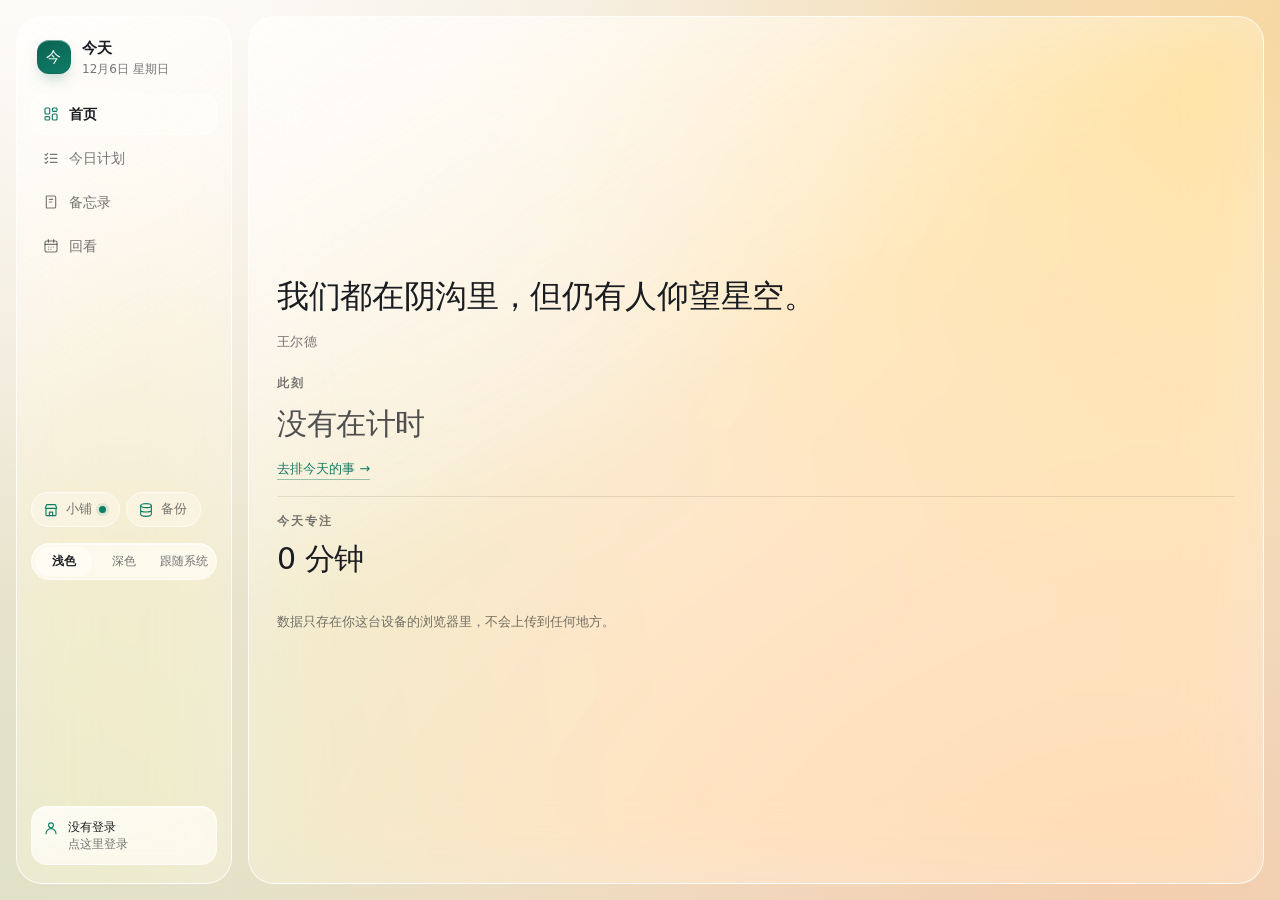
==== commit 06ee0b23: "第四版：金句字体、侧边栏收纳、积分小铺 - 首页金句分三种字体：古诗行楷 / 歌词楷体 / 名言不变 - 备份入口收成一个小按钮，旁边并排加「小铺」 - 积分：签到 +5 / 专注满 5 分钟 +3 " ====
--- a/网页版/index.html
+++ b/网页版/index.html
@@ -21,6 +21,16 @@
   <symbol id="i-x" viewBox="0 0 24 24"><path d="M6 6l12 12M18 6 6 18"/></symbol>
   <symbol id="i-bell" viewBox="0 0 24 24"><path d="M18 8a6 6 0 1 0-12 0c0 7-2 8-2 8h16s-2-1-2-8"/><path d="M10.3 21a1.9 1.9 0 0 0 3.4 0"/></symbol>
   <symbol id="i-user" viewBox="0 0 24 24"><circle cx="12" cy="8" r="3.6"/><path d="M4.5 20.5a7.5 7.5 0 0 1 15 0"/></symbol>
+  <symbol id="i-shop" viewBox="0 0 24 24"><path d="M4.5 9.5h15V19a1.5 1.5 0 0 1-1.5 1.5H6A1.5 1.5 0 0 1 4.5 19z"/><path d="M3.4 9.5 5 4.9A1.4 1.4 0 0 1 6.3 4h11.4a1.4 1.4 0 0 1 1.3.9l1.6 4.6M9.6 20.5v-5.3h4.8v5.3"/></symbol>
+  <!-- 摆件（兑换来的小东西，摆在首页角落） -->
+  <symbol id="i-orn-plant" viewBox="0 0 24 24"><path d="M7.5 21h9l-1-6.5h-7z"/><path d="M12 14.5V5.5"/><path d="M12 10.5c-2.4 0-3.8-1.2-4.2-3.3 2.6-.1 4 1 4.2 3.3z"/><path d="M12 8.6c2.3-.3 3.6-1.4 3.9-3.4-2.5.1-3.7 1.2-3.9 3.4z"/></symbol>
+  <symbol id="i-orn-books" viewBox="0 0 24 24"><rect x="5.5" y="5.5" width="12" height="4" rx="1"/><rect x="4" y="10.5" width="14" height="4" rx="1"/><rect x="6" y="15.5" width="12" height="4" rx="1"/></symbol>
+  <symbol id="i-orn-pen" viewBox="0 0 24 24"><path d="M6.5 11.5h11L16.5 20.5h-9z"/><path d="M10 11.5 11.4 4.6"/><path d="M13.6 11.5 15 5.6"/></symbol>
+  <symbol id="i-orn-hourglass" viewBox="0 0 24 24"><path d="M7 3.5h10M7 20.5h10"/><path d="M8.2 3.5v3.4c0 1.7 3.8 2.5 3.8 5.1s-3.8 3.4-3.8 5.1v3.4"/><path d="M15.8 3.5v3.4c0 1.7-3.8 2.5-3.8 5.1s3.8 3.4 3.8 5.1v3.4"/></symbol>
+  <symbol id="i-orn-cup" viewBox="0 0 24 24"><path d="M5 8h11v6.5a4.5 4.5 0 0 1-9 0z"/><path d="M16 9.6h1.7a2.4 2.4 0 0 1 0 4.8H16"/><path d="M4 20.5h13"/></symbol>
+  <symbol id="i-orn-lamp" viewBox="0 0 24 24"><path d="M4 20.5h8"/><path d="M8 20.5V11"/><path d="M3.6 11h8.8L10.2 4.6H5.8z"/><circle cx="8" cy="8.2" r="1.1"/></symbol>
+  <symbol id="i-orn-gramo" viewBox="0 0 24 24"><path d="M10.6 10.4c4.6-4.2 8.2-2.6 8.6 1.4.3 2.9-2.2 4.8-5.2 4.4"/><path d="M10.6 10.4 8.8 15.6"/><path d="M5.5 20.5h9l-1.1-4.9H6.6z"/><circle cx="15.4" cy="12.6" r="1"/></symbol>
+  <symbol id="i-orn-cat" viewBox="0 0 24 24"><circle cx="8.6" cy="13.2" r="3.3"/><path d="M6.4 10.6 5.9 7.5l2.6 1.3"/><path d="M10.8 10.6 11.3 7.5 8.7 8.8"/><path d="M11.8 15.4c2.6-1.4 5.6-.9 7.1 1.3"/><path d="M5 20.5h14"/></symbol>
 </defs></svg>
 
 <div class="app" id="app" data-page="home">
@@ -41,13 +51,23 @@
       <button type="button" class="nav-item" data-goto="review"><svg class="ic"><use href="#i-review"/></svg><span>回看</span></button>
     </nav>
 
-      <button type="button" class="backup-chip" id="backup-chip" data-act="backup-open" aria-haspopup="dialog">
-        <svg class="ic"><use href="#i-backup"/></svg>
-        <span class="backup-text">
-          <span class="backup-title" id="backup-title">还没有设置备份</span>
-          <span class="backup-sub" id="backup-sub">点这里设置</span>
-        </span>
-      </button>
+      <!-- 第四版：侧边栏底部收成两个小按钮（小铺 + 备份），不再占一大块地方。
+           备份的状态文字仍然放在按钮里面（悬停能看到、读屏软件能读到），只是不显示出来。 -->
+      <div class="side-tools">
+        <button type="button" class="side-icon" id="shop-chip" data-goto="shop">
+          <svg class="ic"><use href="#i-shop"/></svg>
+          <span>小铺</span>
+          <span class="side-badge" id="shop-badge" hidden title="今天还有分没拿"></span>
+        </button>
+        <button type="button" class="side-icon" id="backup-chip" data-act="backup-open" aria-haspopup="dialog">
+          <svg class="ic"><use href="#i-backup"/></svg>
+          <span>备份</span>
+          <span class="sr-only">
+            <span class="backup-title" id="backup-title">还没有设置备份</span>
+            <span class="backup-sub" id="backup-sub">点这里设置</span>
+          </span>
+        </button>
+      </div>
 
       <div class="theme-switch" role="group" aria-label="深浅色">
         <button type="button" class="theme-btn" data-act="theme" data-theme="light">浅色</button>
@@ -68,9 +88,11 @@
 
       <section class="page page-home" data-page="home">
         <div class="home-quote-wrap" id="home-quote-wrap">
+          <i class="c1"></i><i class="c2"></i><i class="c3"></i><i class="c4"></i>
           <div class="home-quote" id="home-quote"></div>
           <div class="home-quote-src" id="home-quote-src"></div>
         </div>
+        <div class="sill" id="home-sill" hidden></div>
         <div class="home-block" id="home-status">
           <div class="kicker">此刻</div>
           <div id="home-idle">
@@ -162,6 +184,63 @@
         </div>
         <div class="dayview" id="dayview"></div>
       </div>
+    </section>
+
+    <section class="page page-shop" data-page="shop" hidden>
+      <header class="page-head">
+        <div>
+          <h1 class="page-title">小铺</h1>
+          <div class="page-sub">每天打三个卡，攒分换点小东西</div>
+        </div>
+        <div class="points-box">
+          <span class="points-num" id="shop-balance">0</span>
+          <span class="points-unit">分</span>
+        </div>
+      </header>
+
+      <section class="block">
+        <div class="block-head">
+          <h2 class="block-title">今天</h2>
+          <span class="block-hint">三件事，各拿一次，一天最多 13 分</span>
+        </div>
+        <div class="daily-list">
+          <button type="button" class="daily is-checkin" id="daily-checkin" data-act="checkin">
+            <span class="daily-mark" id="daily-checkin-mark">○</span>
+            <span class="daily-body">
+              <span class="daily-name">签到</span>
+              <span class="daily-note" id="daily-checkin-note">点一下，+5 分</span>
+            </span>
+          </button>
+          <div class="daily" id="daily-focus">
+            <span class="daily-mark" id="daily-focus-mark">○</span>
+            <span class="daily-body">
+              <span class="daily-name">专注满 5 分钟</span>
+              <span class="daily-note" id="daily-focus-note">今天 0 分钟 · 满 5 分钟 +3 分</span>
+            </span>
+          </div>
+          <div class="daily" id="daily-done">
+            <span class="daily-mark" id="daily-done-mark">○</span>
+            <span class="daily-body">
+              <span class="daily-name">完成满 5 个任务</span>
+              <span class="daily-note" id="daily-done-note">今天完成 0 / 5 · +5 分</span>
+            </span>
+          </div>
+        </div>
+      </section>
+
+      <section class="block">
+        <div class="block-head">
+          <h2 class="block-title">可以换的东西</h2>
+          <span class="block-hint" id="shop-hint"></span>
+        </div>
+        <div id="shop-shelves"></div>
+      </section>
+
+      <!-- 临时：试玩用的加分按钮。用户看够效果之后，这一块连同 app.js 里的处理一起删掉。 -->
+      <p class="dev-note">
+        <button type="button" class="link" data-act="dev-boost">试玩用：先给我加 1000 分</button>
+        <span class="block-hint">　（临时的，试完让 Codex 删掉）</span>
+      </p>
     </section>
 
     <div class="timerbar" id="timerbar" hidden>
--- a/网页版/styles.css
+++ b/网页版/styles.css
@@ -62,6 +62,9 @@
   --blur-panel: blur(34px) saturate(180%);
   --blur-tile: blur(18px) saturate(160%);
   --blur-pop: blur(44px) saturate(190%);
+
+  /* 金句花边用的"藤蔓角花"（内联的小图形，不联网） */
+  --vine: url("data:image/svg+xml,%3Csvg xmlns='http://www.w3.org/2000/svg' viewBox='0 0 40 40'%3E%3Cpath d='M4 37 C4 18 15 7 37 5' stroke='%23a8894f' stroke-width='1.7' fill='none'/%3E%3Cpath d='M12 28 c7-7 15-9 22-5' stroke='%23a8894f' stroke-width='1.3' fill='none'/%3E%3Ccircle cx='30' cy='15' r='2.4' fill='%23c3a86a'/%3E%3C/svg%3E");
 }
 
 * { box-sizing: border-box; }
@@ -230,6 +233,63 @@
 .backup-title { font-size: 12px; color: var(--text); font-weight: 500; }
 .backup-sub { font-size: 11.5px; overflow: hidden; text-overflow: ellipsis; white-space: nowrap; }
 
+/* ---------- 侧边栏底部的小工具按钮（备份收在这里）---------- */
+.side-tools {
+  margin-top: auto;
+  display: flex;
+  flex-wrap: wrap;
+  gap: 6px;
+}
+.side-icon {
+  align-self: flex-start;
+  display: inline-flex;
+  align-items: center;
+  gap: 7px;
+  padding: 7px 13px 7px 11px;
+  border: 1px solid var(--stroke-soft);
+  border-radius: 999px;
+  background-color: var(--glass-1);
+  color: var(--muted);
+  font: inherit;
+  font-size: 12.5px;
+  cursor: pointer;
+  transition: transform 0.18s var(--ease-spring), box-shadow 0.18s var(--ease-out),
+              background-color 0.18s var(--ease-out), border-color 0.18s var(--ease-out),
+              color 0.18s var(--ease-out);
+}
+.side-icon .ic { color: var(--accent); }
+.side-icon:hover {
+  transform: translateY(-1px);
+  color: var(--text);
+  border-color: var(--stroke);
+  background-color: var(--glass-2);
+  box-shadow: inset 0 1px 0 var(--edge-top), var(--shadow-tile);
+}
+.side-icon:active { transform: scale(0.97); }
+
+/* 「小铺」上那个小圆点：今天还有分没拿就亮着 */
+.side-badge {
+  width: 7px;
+  height: 7px;
+  border-radius: 50%;
+  background: var(--accent);
+  box-shadow: 0 0 0 3px var(--accent-soft);
+}
+
+/* 只给读屏软件看（视觉上不占地方） */
+.sr-only {
+  position: absolute;
+  width: 1px;
+  height: 1px;
+  padding: 0;
+  margin: -1px;
+  overflow: hidden;
+  clip: rect(0 0 0 0);
+  clip-path: inset(50%);
+  white-space: nowrap;
+  border: 0;
+}
+
 /* ---------- 深浅色切换 ---------- */
 .theme-switch {
   display: flex;
@@ -311,7 +371,32 @@
   gap: 12px;
   padding: 4px 0 10px;
   max-width: 720px;
-}
+  position: relative;
+  border-radius: 16px;
+}
+/* 金句那块的四个角（只有戴"角花"花边时才看得见） */
+.home-quote-wrap i { display: none; }
+/* 铺了纸 / 加了框，就要留出边距，字不能贴着边 */
+.home-quote-wrap.has-paper { padding: 24px 26px 20px; }
+/* 带角花的花边要留得更多，不然角落的枝子会压到出处那行字 */
+.home-quote-wrap.has-frame { padding: 26px 40px 34px; }
+/* 纸都是浅色的，所以铺了纸就把字改成深色，不然深色模式下看不见 */
+.home-quote-wrap.has-paper { color: #352c20; }
+.home-quote-wrap.has-paper .home-quote-src { color: #7c6c59; }
+
+/* 首页角落那三个摆件 */
+.sill {
+  position: absolute;
+  right: 10px;
+  bottom: 4px;
+  display: flex;
+  align-items: flex-end;
+  gap: 16px;
+  color: var(--accent);
+  opacity: 0.9;
+  pointer-events: none;
+}
+.sill .ic { width: 32px; height: 32px; stroke-width: 1.5; }
 .home-quote {
   font-size: 32px;
   font-weight: 500;
@@ -323,6 +408,31 @@
   transition: opacity 0.5s var(--ease-out), transform 0.5s var(--ease-out);
 }
 .home-quote.is-in { opacity: 1; transform: none; }
+
+/* 第四版：三种内容三种字。
+   字体必须用电脑上已经装好的（本地 App 不能联网下字体），
+   所以每一档都写了中英文两个名字，后面再留一个常见的楷体兜底。 */
+.home-quote.is-poem {
+  /* 古诗 · 行楷：字面比黑体小，所以要放大一点才压得住场 */
+  font-family: "华文行楷", "STXingkai", "楷体", "KaiTi", serif;
+  font-size: 38px;
+  font-weight: 400;
+  line-height: 1.7;
+  letter-spacing: 0.02em;
+}
+.home-quote.is-lyric {
+  /* 流行歌词 · 楷体 */
+  font-family: "楷体", "KaiTi", "华文楷体", "STKaiti", serif;
+  font-size: 34px;
+  font-weight: 400;
+  line-height: 1.6;
+  letter-spacing: 0.01em;
+}
+.home-quote.is-saying {
+  /* 名言：保持原来的微软雅黑，不做特殊处理 */
+  font-size: 32px;
+}
+
 .home-quote-src {
   font-size: 13px;
   color: var(--muted);
@@ -620,6 +730,279 @@
 
 /* ---------- 备忘录 ---------- */
 .block { display: flex; flex-direction: column; gap: 10px; }
+
+/* ---------- 小铺（第四版） ---------- */
+.points-box {
+  display: flex;
+  align-items: baseline;
+  gap: 4px;
+  padding: 6px 16px 8px;
+  border-radius: 18px;
+  background-image: linear-gradient(160deg, var(--sheen-soft), transparent 62%);
+  background-color: var(--glass-2);
+  border: 1px solid var(--stroke-soft);
+  box-shadow: inset 0 1px 0 var(--edge-top-soft), var(--shadow-tile);
+}
+.points-num {
+  font-size: 30px;
+  font-weight: 600;
+  letter-spacing: -0.02em;
+  font-variant-numeric: tabular-nums;
+  color: var(--accent);
+}
+.points-unit { font-size: 13px; color: var(--muted); }
+
+.daily-list { display: flex; flex-direction: column; gap: 9px; }
+.daily {
+  display: flex;
+  align-items: center;
+  gap: 12px;
+  width: 100%;
+  padding: 13px 16px;
+  border: 1px solid var(--stroke-soft);
+  border-radius: 16px;
+  background-image: linear-gradient(160deg, var(--sheen-soft), transparent 62%);
+  background-color: var(--glass-2);
+  box-shadow: inset 0 1px 0 var(--edge-top-soft);
+  color: inherit;
+  font: inherit;
+  text-align: left;
+}
+button.daily { cursor: pointer; transition: transform 0.16s var(--ease-spring), box-shadow 0.18s var(--ease-out); }
+button.daily:hover:not(:disabled) { transform: translateY(-1px); box-shadow: inset 0 1px 0 var(--edge-top), var(--shadow-tile); }
+button.daily:active:not(:disabled) { transform: scale(0.99); }
+button.daily:disabled { cursor: default; }
+.daily-mark {
+  flex: none;
+  width: 26px; height: 26px;
+  display: flex; align-items: center; justify-content: center;
+  border-radius: 50%;
+  border: 1.5px solid var(--stroke-soft);
+  color: var(--muted);
+  font-size: 13px;
+}
+.daily.is-done .daily-mark {
+  border-color: transparent;
+  background: var(--accent);
+  color: var(--on-accent);
+}
+.daily-body { display: flex; flex-direction: column; min-width: 0; }
+.daily-name { font-size: 14px; font-weight: 500; }
+.daily.is-done .daily-name { color: var(--muted); }
+.daily-note { font-size: 12px; color: var(--muted); }
+
+/* 小铺的货架 */
+.shelf { display: flex; flex-direction: column; gap: 9px; margin-bottom: 16px; }
+.shelf-head { display: flex; align-items: baseline; justify-content: space-between; gap: 10px; flex-wrap: wrap; }
+.shelf-name { font-size: 13.5px; font-weight: 600; }
+.shelf-hint { font-size: 12px; color: var(--muted); }
+.shelf-grid {
+  display: grid;
+  grid-template-columns: repeat(auto-fill, minmax(108px, 1fr));
+  gap: 10px;
+}
+.item {
+  display: flex;
+  flex-direction: column;
+  align-items: center;
+  gap: 4px;
+  padding: 13px 8px 11px;
+  border: 1px solid var(--stroke-soft);
+  border-radius: 16px;
+  background-image: linear-gradient(160deg, var(--sheen-soft), transparent 62%);
+  background-color: var(--glass-1);
+  box-shadow: inset 0 1px 0 var(--edge-top-soft);
+  color: inherit;
+  font: inherit;
+  cursor: pointer;
+  transition: transform 0.16s var(--ease-spring), box-shadow 0.18s var(--ease-out),
+              border-color 0.18s var(--ease-out);
+}
+.item:hover:not(:disabled) {
+  transform: translateY(-2px);
+  border-color: var(--stroke);
+  box-shadow: inset 0 1px 0 var(--edge-top), var(--shadow-tile);
+}
+.item:active:not(:disabled) { transform: scale(0.98); }
+.item:disabled { cursor: default; }
+.item.is-locked { opacity: 0.6; }
+.item.is-owned { border-color: var(--accent-soft-strong); background-color: var(--accent-soft); }
+.item-art { display: flex; align-items: center; justify-content: center; height: 32px; color: var(--accent); }
+.item-art .ic { width: 26px; height: 26px; }
+.item-name { font-size: 13px; }
+.item-price { font-size: 11.5px; color: var(--muted); }
+.item-state { font-size: 11.5px; color: var(--accent); }
+
+/* 临时：试玩用的加分按钮那一行 */
+.dev-note {
+  margin: 2px 0 6px;
+  display: flex;
+  align-items: baseline;
+  gap: 8px;
+  flex-wrap: wrap;
+}
+
+/* 货架上的小样：主题看两块颜色，底纹看纸，花边看框 */
+.swatch {
+  position: relative;
+  display: block;
+  width: 46px;
+  height: 32px;
+  border-radius: 9px;
+  border: 1px solid var(--stroke-soft);
+  overflow: hidden;
+  background-color: #fffdf6;
+}
+.swatch.theme-swatch { background-color: var(--bg); }
+.swatch.theme-swatch::after {
+  content: "";
+  position: absolute;
+  left: 0; right: 0; bottom: 0;
+  height: 10px;
+  background-color: var(--accent);
+}
+
+/* ---------- 主题配色（兑换来的，换的是整页的底色和主色）----------
+   每套都写了"浅色 / 深色"两份，跟着侧边栏那个深浅切换走。 */
+.th-zhu {
+  --bg: light-dark(#f3e5de, #1b1210);
+  --glow-1: light-dark(rgba(255, 250, 245, 1), rgba(255, 190, 160, 0.14));
+  --glow-2: light-dark(rgba(245, 205, 180, 0.8), rgba(200, 110, 80, 0.14));
+  --glow-3: light-dark(rgba(234, 185, 166, 0.68), rgba(160, 100, 90, 0.12));
+  --glow-4: light-dark(rgba(232, 213, 194, 0.6), rgba(90, 74, 66, 0.4));
+  --accent: light-dark(#a8392c, #f0836f);
+  --accent-deep: light-dark(#8a2b21, #f79c8a);
+  --accent-soft: light-dark(rgba(168, 57, 44, 0.12), rgba(240, 131, 111, 0.16));
+  --accent-soft-strong: light-dark(rgba(168, 57, 44, 0.2), rgba(240, 131, 111, 0.24));
+  --accent-ring: light-dark(rgba(168, 57, 44, 0.42), rgba(240, 131, 111, 0.5));
+  --accent-shadow: light-dark(rgba(120, 40, 30, 0.5), rgba(0, 0, 0, 0.6));
+}
+.th-dian {
+  --bg: light-dark(#e4e9f3, #101420);
+  --glow-1: light-dark(rgba(255, 255, 255, 1), rgba(150, 190, 255, 0.14));
+  --glow-2: light-dark(rgba(207, 220, 245, 0.85), rgba(90, 130, 210, 0.14));
+  --glow-3: light-dark(rgba(195, 203, 232, 0.7), rgba(120, 120, 190, 0.12));
+  --glow-4: light-dark(rgba(217, 230, 221, 0.6), rgba(70, 80, 96, 0.4));
+  --accent: light-dark(#2f5d9e, #7fa6e0);
+  --accent-deep: light-dark(#264b80, #9dbcEC);
+  --accent-soft: light-dark(rgba(47, 93, 158, 0.12), rgba(127, 166, 224, 0.16));
+  --accent-soft-strong: light-dark(rgba(47, 93, 158, 0.2), rgba(127, 166, 224, 0.24));
+  --accent-ring: light-dark(rgba(47, 93, 158, 0.42), rgba(127, 166, 224, 0.5));
+  --accent-shadow: light-dark(rgba(30, 60, 110, 0.5), rgba(0, 0, 0, 0.6));
+}
+.th-ou {
+  --bg: light-dark(#efe4ec, #191220);
+  --glow-1: light-dark(rgba(255, 250, 253, 1), rgba(240, 170, 220, 0.14));
+  --glow-2: light-dark(rgba(238, 211, 232, 0.85), rgba(190, 110, 175, 0.14));
+  --glow-3: light-dark(rgba(224, 198, 221, 0.7), rgba(150, 120, 170, 0.12));
+  --glow-4: light-dark(rgba(216, 223, 232, 0.6), rgba(80, 70, 88, 0.4));
+  --accent: light-dark(#9b5487, #d79ac4);
+  --accent-deep: light-dark(#7d426d, #e5b3d5);
+  --accent-soft: light-dark(rgba(155, 84, 135, 0.12), rgba(215, 154, 196, 0.16));
+  --accent-soft-strong: light-dark(rgba(155, 84, 135, 0.2), rgba(215, 154, 196, 0.24));
+  --accent-ring: light-dark(rgba(155, 84, 135, 0.42), rgba(215, 154, 196, 0.5));
+  --accent-shadow: light-dark(rgba(110, 50, 95, 0.5), rgba(0, 0, 0, 0.6));
+}
+.th-dai {
+  --bg: light-dark(#e3eae8, #0f1716);
+  --glow-1: light-dark(rgba(255, 255, 255, 1), rgba(150, 230, 220, 0.13));
+  --glow-2: light-dark(rgba(207, 224, 221, 0.85), rgba(70, 150, 145, 0.14));
+  --glow-3: light-dark(rgba(198, 214, 216, 0.7), rgba(110, 140, 150, 0.12));
+  --glow-4: light-dark(rgba(221, 229, 205, 0.6), rgba(64, 76, 74, 0.4));
+  --accent: light-dark(#2f6b68, #7fc9c4);
+  --accent-deep: light-dark(#255652, #9ad9d4);
+  --accent-soft: light-dark(rgba(47, 107, 104, 0.12), rgba(127, 201, 196, 0.16));
+  --accent-soft-strong: light-dark(rgba(47, 107, 104, 0.2), rgba(127, 201, 196, 0.24));
+  --accent-ring: light-dark(rgba(47, 107, 104, 0.42), rgba(127, 201, 196, 0.5));
+  --accent-shadow: light-dark(rgba(30, 80, 78, 0.5), rgba(0, 0, 0, 0.6));
+}
+.th-hu {
+  --bg: light-dark(#f5e7d2, #1d1409);
+  --glow-1: light-dark(rgba(255, 251, 244, 1), rgba(255, 210, 150, 0.15));
+  --glow-2: light-dark(rgba(246, 216, 164, 0.85), rgba(200, 150, 70, 0.15));
+  --glow-3: light-dark(rgba(238, 199, 156, 0.7), rgba(170, 130, 90, 0.12));
+  --glow-4: light-dark(rgba(223, 224, 192, 0.6), rgba(86, 76, 60, 0.4));
+  --accent: light-dark(#a9722a, #e0ab5c);
+  --accent-deep: light-dark(#8a5c20, #ecc07c);
+  --accent-soft: light-dark(rgba(169, 114, 42, 0.12), rgba(224, 171, 92, 0.16));
+  --accent-soft-strong: light-dark(rgba(169, 114, 42, 0.2), rgba(224, 171, 92, 0.24));
+  --accent-ring: light-dark(rgba(169, 114, 42, 0.42), rgba(224, 171, 92, 0.5));
+  --accent-shadow: light-dark(rgba(120, 80, 25, 0.5), rgba(0, 0, 0, 0.6));
+}
+.th-song {
+  --bg: light-dark(#e9e7e2, #16171a);
+  --glow-1: light-dark(rgba(255, 255, 255, 1), rgba(220, 225, 230, 0.1));
+  --glow-2: light-dark(rgba(220, 217, 208, 0.85), rgba(140, 145, 150, 0.12));
+  --glow-3: light-dark(rgba(211, 207, 199, 0.7), rgba(120, 120, 120, 0.1));
+  --glow-4: light-dark(rgba(220, 222, 211, 0.6), rgba(70, 72, 74, 0.4));
+  --accent: light-dark(#4d5a55, #a8b6b1);
+  --accent-deep: light-dark(#3b4642, #c2cec9);
+  --accent-soft: light-dark(rgba(77, 90, 85, 0.12), rgba(168, 182, 177, 0.16));
+  --accent-soft-strong: light-dark(rgba(77, 90, 85, 0.2), rgba(168, 182, 177, 0.24));
+  --accent-ring: light-dark(rgba(77, 90, 85, 0.42), rgba(168, 182, 177, 0.5));
+  --accent-shadow: light-dark(rgba(50, 60, 56, 0.5), rgba(0, 0, 0, 0.6));
+}
+
+/* ---------- 金句的底纹 ---------- */
+.pa-xuan {
+  background-color: #f8f1e1;
+  background-image:
+    repeating-linear-gradient(102deg, rgba(120, 90, 50, 0.05) 0 1px, transparent 1px 4px),
+    repeating-linear-gradient(14deg, rgba(120, 90, 50, 0.04) 0 1px, transparent 1px 5px);
+}
+.pa-grid {
+  background-color: #fffdf6;
+  background-image:
+    linear-gradient(rgba(70, 90, 120, 0.13) 1px, transparent 1px),
+    linear-gradient(90deg, rgba(70, 90, 120, 0.13) 1px, transparent 1px);
+  background-size: 22px 22px;
+}
+.pa-line {
+  background-color: #fffdf6;
+  background-image: repeating-linear-gradient(transparent 0 24px, rgba(70, 90, 120, 0.16) 24px 25px);
+}
+.pa-gold {
+  background-color: #fbf4e4;
+  background-image:
+    radial-gradient(circle at 10% 30%, rgba(190, 150, 60, 0.6) 0 1.6px, transparent 2px),
+    radial-gradient(circle at 26% 74%, rgba(190, 150, 60, 0.5) 0 1.3px, transparent 2px),
+    radial-gradient(circle at 47% 18%, rgba(190, 150, 60, 0.55) 0 1.5px, transparent 2px),
+    radial-gradient(circle at 63% 62%, rgba(190, 150, 60, 0.5) 0 1.4px, transparent 2px),
+    radial-gradient(circle at 82% 26%, rgba(190, 150, 60, 0.55) 0 1.6px, transparent 2px),
+    radial-gradient(circle at 92% 78%, rgba(190, 150, 60, 0.5) 0 1.3px, transparent 2px);
+}
+.pa-cloth {
+  background-color: #f3ede1;
+  background-image:
+    repeating-linear-gradient(45deg, rgba(120, 100, 70, 0.07) 0 2px, transparent 2px 6px),
+    repeating-linear-gradient(-45deg, rgba(120, 100, 70, 0.07) 0 2px, transparent 2px 6px);
+}
+
+/* ---------- 金句的花边 ---------- */
+.fr-double {
+  border: 1px solid rgba(150, 118, 74, 0.55);
+  box-shadow: inset 0 0 0 4px rgba(255, 255, 255, 0.75), inset 0 0 0 5px rgba(150, 118, 74, 0.38);
+}
+.fr-stitch { border: 2px dashed rgba(150, 118, 74, 0.5); }
+.fr-corner i {
+  display: block;
+  position: absolute;
+  width: 14px;
+  height: 14px;
+  border: 2px solid rgba(150, 118, 74, 0.6);
+}
+.fr-corner .c1 { top: 7px; left: 7px; border-right: 0; border-bottom: 0; }
+.fr-corner .c2 { top: 7px; right: 7px; border-left: 0; border-bottom: 0; }
+.fr-corner .c3 { bottom: 7px; left: 7px; border-right: 0; border-top: 0; }
+.fr-corner .c4 { bottom: 7px; right: 7px; border-left: 0; border-top: 0; }
+.fr-vine {
+  background-image: var(--vine), var(--vine), var(--vine), var(--vine);
+  background-repeat: no-repeat;
+  background-position: left top, right top, left bottom, right bottom;
+  background-size: 34px 34px;
+}
+.fr-vine i { display: none; }
+
 .block-head { display: flex; align-items: baseline; justify-content: space-between; gap: 10px; }
 .block-title {
   margin: 0;
